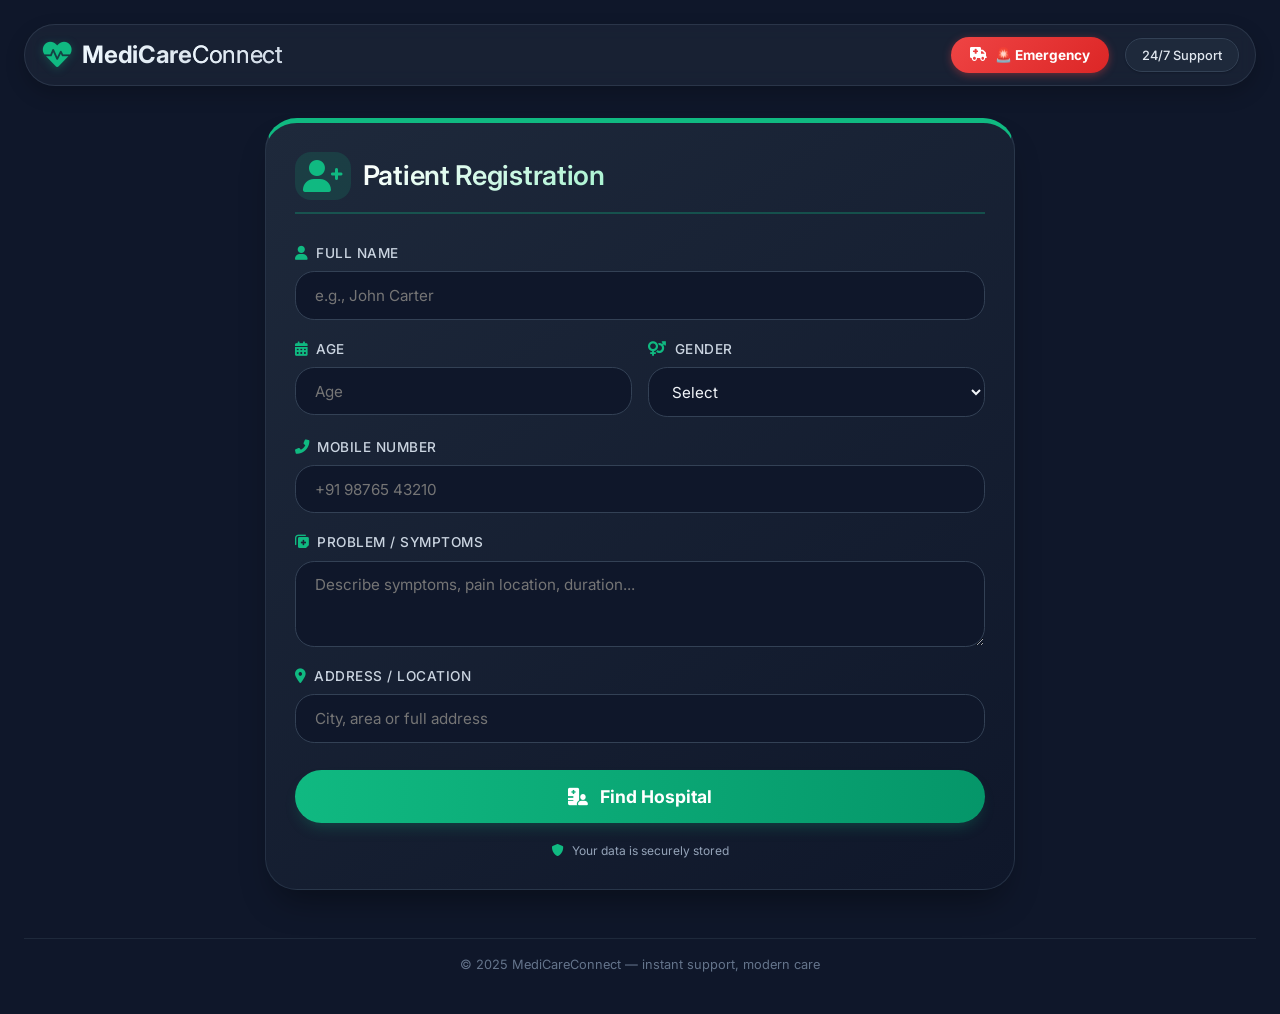
==== index.html @ 8d7c6534 "main project" ====
<!DOCTYPE html>
<html lang="en">
<head>
  <meta charset="UTF-8">
  <meta name="viewport" content="width=device-width, initial-scale=1.0, viewport-fit=cover">
  <title>HealthCare Portal | Patient Registration</title>
  <link href="https://fonts.googleapis.com/css2?family=Inter:opsz,wght@14..32,300;14..32,400;14..32,500;14..32,600;14..32,700&display=swap" rel="stylesheet">
  <link rel="stylesheet" href="https://cdnjs.cloudflare.com/ajax/libs/font-awesome/6.0.0-beta3/css/all.min.css">
  <link rel="stylesheet" href="style.css">
</head>
<body>
  <div class="app-container">
   <!--Header with Emergency Button beside 24/7 -->
     <header class="app-header">
      <div class="logo">
        <i class="fas fa-heartbeat"></i>
        <span>MediCare<span class="light">Connect</span></span>
      </div>
      <!-- <div class="header-right">
        <button id="emergencyHeaderBtn" class="emergency-header-btn">
          <i class="fas fa-ambulance"></i> 🚨 Emergency
        </button>
        <div class="header-badge">24/7 Support</div>
      </div> -->
      <div class="header-right">
  <a href="emergency.html" class="emergency-header-btn" onclick="localStorage.setItem('previous_page', 'index.html');">
    <i class="fas fa-ambulance"></i> 🚨 Emergency
</a>
  <div class="header-badge">24/7 Support</div>
</div>
    </header>

    <!-- Check if user already registered -->
    <div id="userLoggedInBanner" class="user-logged-banner" style="display: none;">
      <div class="banner-content">
        <i class="fas fa-check-circle"></i>
        <div>
          <strong>Welcome back, <span id="loggedUserName"></span>!</strong>
          <p>You're already registered. <a href="next.html" class="goto-hospitals-link">Click here to find hospitals</a> or update your info below.</p>
        </div>
        <button id="clearUserBtn" class="clear-user-btn">New User? Register Again</button>
      </div>
    </div>

    <main class="main-centered">
      <!-- PATIENT REGISTRATION SECTION - Centered -->
      <div class="card registration-card centered-card">
        <div class="card-header">
          <i class="fas fa-user-plus"></i>
          <h2>Patient Registration</h2>
        </div>
        <form id="registrationForm" class="registration-form">
          <div class="input-group">
            <label><i class="fas fa-user"></i> Full Name</label>
            <input type="text" id="fullName" placeholder="e.g., John Carter" autocomplete="off">
          </div>
          <div class="input-row">
            <div class="input-group half">
              <label><i class="fas fa-calendar-alt"></i> Age</label>
              <input type="number" id="age" placeholder="Age" min="0" max="120">
            </div>
            <div class="input-group half">
              <label><i class="fas fa-venus-mars"></i> Gender</label>
              <select id="gender">
                <option value="">Select</option>
                <option value="Male">Male</option>
                <option value="Female">Female</option>
                <option value="Other">Other</option>
              </select>
            </div>
          </div>
          <div class="input-group">
            <label><i class="fas fa-phone-alt"></i> Mobile Number</label>
            <input type="tel" id="mobileNumber" placeholder="+91 98765 43210" autocomplete="off">
          </div>
          <div class="input-group">
            <label><i class="fas fa-notes-medical"></i> Problem / Symptoms</label>
            <textarea id="symptoms" rows="3" placeholder="Describe symptoms, pain location, duration..."></textarea>
          </div>
          <div class="input-group">
            <label><i class="fas fa-map-marker-alt"></i> Address / Location</label>
            <input type="text" id="address" placeholder="City, area or full address" autocomplete="off">
          </div>
          <button type="button" id="findHospitalBtn" class="btn-find-hospital">
            <i class="fas fa-hospital-user"></i> Find Hospital
          </button>
        </form>
        <div class="form-note">
          <i class="fas fa-shield-alt"></i> Your data is securely stored
        </div>
      </div>
    </main>

    <footer class="app-footer">
      <p>© 2025 MediCareConnect — instant support, modern care</p>
    </footer>
  </div>

  <!-- Emergency Alert Modal -->
  <!-- <div id="emergencyModal" class="emergency-modal">
    <div class="emergency-modal-content">
      <div class="emergency-modal-header">
        <i class="fas fa-triangle-exclamation"></i>
        <h2>EMERGENCY ALERT</h2>
        <span class="close-emergency">&times;</span>
      </div>
      <div class="emergency-modal-body">
        <p>⚠️ This will immediately alert emergency services.</p>
        <div class="emergency-actions-modal">
          <button id="emergencyCallAmbulance" class="emergency-modal-btn"><i class="fas fa-ambulance"></i> Call Ambulance</button>
          <button id="emergencyShareLocation" class="emergency-modal-btn"><i class="fas fa-location-dot"></i> Share Live Location</button>
        </div>
        <p class="warning-text-modal">Use only in serious situations</p>
      </div>
    </div>
  </div> -->

  <script src="script.js"></script>
</body>
</html>
---- style.css ----
/* style.css - Complete Modern Healthcare Web App */
* {
  margin: 0;
  padding: 0;
  box-sizing: border-box;
}

body {
  font-family: 'Inter', system-ui, -apple-system, 'Segoe UI', Roboto, 'Helvetica Neue', sans-serif;
  background: #0f172a;
  color: #e2e8f0;
  line-height: 1.5;
  min-height: 100vh;
  padding: 1.5rem;
}

html {
  scroll-behavior: smooth;
}

/* ========== COMMON CONTAINERS ========== */
.app-container {
  max-width: 1400px;
  margin: 0 auto;
  display: flex;
  flex-direction: column;
  gap: 2rem;
}

.app-wrapper {
  max-width: 1400px;
  margin: 0 auto;
  display: flex;
  flex-direction: column;
  gap: 1.8rem;
}

/* ========== HEADER STYLES (Common) ========== */
.app-header {
  display: flex;
  justify-content: space-between;
  align-items: center;
  padding: 0.75rem 1rem;
  background: rgba(30, 41, 59, 0.6);
  backdrop-filter: blur(8px);
  border-radius: 2rem;
  border: 1px solid rgba(71, 85, 105, 0.4);
  box-shadow: 0 8px 20px rgba(0, 0, 0, 0.2);
}

.dashboard-header {
  display: flex;
  justify-content: space-between;
  align-items: center;
  flex-wrap: wrap;
  gap: 1rem;
  background: rgba(30, 41, 59, 0.7);
  backdrop-filter: blur(12px);
  padding: 0.9rem 1.8rem;
  border-radius: 2rem;
  border: 1px solid rgba(51, 65, 85, 0.5);
  box-shadow: 0 8px 20px rgba(0, 0, 0, 0.2);
}

.logo {
  display: flex;
  align-items: center;
  gap: 0.6rem;
  font-size: 1.5rem;
  font-weight: 700;
  letter-spacing: -0.3px;
}

.logo i {
  color: #10b981;
  font-size: 1.8rem;
  filter: drop-shadow(0 2px 4px rgba(16, 185, 129, 0.3));
}

.logo span {
  background: linear-gradient(135deg, #f0f9ff 0%, #cbd5e1 100%);
  background-clip: text;
  -webkit-background-clip: text;
  color: transparent;
}

.light {
  font-weight: 400;
  color: #94a3b8;
  background: none;
  -webkit-background-clip: unset;
  background-clip: unset;
  color: #94a3b8;
}

.header-logo {
  display: flex;
  align-items: center;
  gap: 0.6rem;
  font-size: 1.5rem;
  font-weight: 700;
}

.header-logo i {
  color: #10b981;
  font-size: 1.8rem;
}

.header-logo span {
  background: linear-gradient(135deg, #ffffff, #a7f3d0);
  background-clip: text;
  -webkit-background-clip: text;
  color: transparent;
}

.header-badge {
  background: #1e293b;
  padding: 0.4rem 1rem;
  border-radius: 40px;
  font-size: 0.8rem;
  font-weight: 500;
  border: 1px solid #334155;
  box-shadow: 0 1px 2px rgba(0, 0, 0, 0.2);
}

.header-greeting {
  background: #0f172a;
  padding: 0.5rem 1.2rem;
  border-radius: 2rem;
  display: flex;
  align-items: center;
  gap: 0.6rem;
  font-weight: 500;
  border: 1px solid #334155;
}

.header-greeting i {
  color: #10b981;
  font-size: 1.2rem;
}

.header-right {
  display: flex;
  align-items: center;
  gap: 1rem;
}

.header-left {
  display: flex;
  align-items: center;
  gap: 1rem;
}

.back-home-btn {
  background: #1e293b;
  padding: 0.6rem 1.2rem;
  border-radius: 2rem;
  color: #cbd5e1;
  text-decoration: none;
  font-weight: 500;
  font-size: 0.9rem;
  transition: all 0.2s ease;
  display: inline-flex;
  align-items: center;
  gap: 0.6rem;
  border: 1px solid #334155;
}

.back-home-btn:hover {
  background: #10b981;
  color: white;
  border-color: #10b981;
  transform: translateY(-2px);
  box-shadow: 0 4px 12px rgba(16, 185, 129, 0.3);
}

/* ========== EMERGENCY BUTTON ========== */
.emergency-header-btn {
  background: linear-gradient(135deg, #ef4444, #dc2626);
  border: none;
  padding: 0.5rem 1.2rem;
  border-radius: 2rem;
  color: white;
  font-weight: 700;
  font-size: 0.85rem;
  cursor: pointer;
  transition: all 0.2s;
  display: flex;
  align-items: center;
  gap: 0.5rem;
  box-shadow: 0 2px 8px rgba(239, 68, 68, 0.4);
  animation: pulseRed 2s infinite;
}

.emergency-header-btn:hover {
  transform: scale(1.05);
  background: linear-gradient(135deg, #dc2626, #b91c1c);
  box-shadow: 0 4px 12px rgba(239, 68, 68, 0.6);
}

@keyframes pulseRed {
  0%, 100% { box-shadow: 0 2px 8px rgba(239, 68, 68, 0.4); }
  50% { box-shadow: 0 2px 16px rgba(239, 68, 68, 0.8); }
}

/* ========== MAIN CONTENT ========== */
.main-grid {
  display: grid;
  grid-template-columns: 1fr 1fr;
  gap: 2rem;
}

.main-centered {
  display: flex;
  justify-content: center;
  align-items: center;
  min-height: calc(100vh - 200px);
}

/* ========== CARDS ========== */
.card {
  background: #1e293b;
  border-radius: 2rem;
  padding: 1.8rem;
  transition: transform 0.25s ease, box-shadow 0.3s ease;
  box-shadow: 0 20px 35px -12px rgba(0, 0, 0, 0.4);
  border: 1px solid rgba(51, 65, 85, 0.6);
  backdrop-filter: blur(2px);
}

.card:hover {
  transform: translateY(-5px);
  box-shadow: 0 25px 40px -12px rgba(0, 0, 0, 0.5);
}

.registration-card {
  border-top: 5px solid #10b981;
  background: linear-gradient(145deg, #1e293b 0%, #0f172a 100%);
}

.centered-card {
  max-width: 750px;
  width: 100%;
  margin: 0 auto;
}

.card-header {
  display: flex;
  align-items: center;
  gap: 0.75rem;
  margin-bottom: 1.8rem;
  border-bottom: 2px solid rgba(16, 185, 129, 0.3);
  padding-bottom: 0.75rem;
}

.card-header i {
  font-size: 2rem;
  color: #10b981;
  background: rgba(16, 185, 129, 0.15);
  padding: 0.5rem;
  border-radius: 1rem;
}

.card-header h2 {
  font-size: 1.7rem;
  font-weight: 600;
  letter-spacing: -0.3px;
  background: linear-gradient(135deg, #ffffff, #a7f3d0);
  background-clip: text;
  -webkit-background-clip: text;
  color: transparent;
}

/* ========== FORMS ========== */
.registration-form {
  display: flex;
  flex-direction: column;
  gap: 1.2rem;
}

.input-group {
  display: flex;
  flex-direction: column;
  gap: 0.5rem;
}

.input-group label {
  font-size: 0.85rem;
  font-weight: 500;
  text-transform: uppercase;
  letter-spacing: 0.5px;
  color: #cbd5e1;
  display: flex;
  align-items: center;
  gap: 0.5rem;
}

.input-group label i {
  font-size: 0.9rem;
  color: #10b981;
}

.input-group input,
.input-group textarea,
.input-group select {
  background: #0f172a;
  border: 1px solid #334155;
  border-radius: 1.2rem;
  padding: 0.85rem 1.2rem;
  font-family: 'Inter', monospace;
  font-size: 0.95rem;
  color: #f1f5f9;
  transition: all 0.2s ease;
  outline: none;
  resize: vertical;
}

.input-group input:focus,
.input-group textarea:focus,
.input-group select:focus {
  border-color: #10b981;
  box-shadow: 0 0 0 3px rgba(16, 185, 129, 0.2);
  background: #0a0f1f;
}

.input-row {
  display: flex;
  gap: 1rem;
}

.input-group.half {
  flex: 1;
}

/* ========== BUTTONS ========== */
.btn-find-hospital {
  background: linear-gradient(95deg, #10b981, #059669);
  border: none;
  padding: 1rem;
  border-radius: 2rem;
  font-weight: 700;
  font-size: 1.1rem;
  color: white;
  display: flex;
  align-items: center;
  justify-content: center;
  gap: 0.7rem;
  cursor: pointer;
  transition: all 0.25s;
  margin-top: 0.5rem;
  box-shadow: 0 8px 16px -6px rgba(16, 185, 129, 0.3);
}

.btn-find-hospital:hover {
  background: linear-gradient(95deg, #059669, #047857);
  transform: scale(1.02);
  box-shadow: 0 12px 20px -8px rgba(16, 185, 129, 0.5);
}

.book-slot-btn {
  width: 100%;
  background: linear-gradient(95deg, #10b981, #059669);
  border: none;
  padding: 0.8rem;
  border-radius: 1.2rem;
  font-weight: 700;
  color: white;
  display: flex;
  align-items: center;
  justify-content: center;
  gap: 0.6rem;
  cursor: pointer;
  transition: all 0.2s;
  margin-top: 0.5rem;
  font-size: 0.9rem;
}

.book-slot-btn:hover {
  background: linear-gradient(95deg, #059669, #047857);
  transform: scale(1.02);
  box-shadow: 0 6px 12px rgba(16, 185, 129, 0.3);
}

.confirm-btn {
  width: 100%;
  background: #10b981;
  border: none;
  padding: 0.9rem;
  border-radius: 1.5rem;
  font-weight: 700;
  color: #0f172a;
  font-size: 1rem;
  cursor: pointer;
  transition: 0.2s;
  margin-top: 0.5rem;
}

.confirm-btn:hover {
  background: #34d399;
  transform: scale(1.01);
}

/* ========== USER SUMMARY ========== */
.user-summary {
  background: linear-gradient(135deg, #1e293b 0%, #0f172a 100%);
  border-radius: 1.5rem;
  padding: 1.2rem 1.8rem;
  display: flex;
  align-items: center;
  flex-wrap: wrap;
  gap: 1.5rem;
  border-left: 6px solid #10b981;
  box-shadow: 0 8px 18px rgba(0, 0, 0, 0.3);
}

.summary-icon {
  background: rgba(16, 185, 129, 0.15);
  padding: 0.8rem;
  border-radius: 1.2rem;
  font-size: 1.8rem;
  color: #10b981;
}

.summary-details {
  flex: 1;
  display: flex;
  flex-wrap: wrap;
  gap: 1.5rem;
}

.summary-details p {
  font-size: 0.95rem;
  background: #0f172a;
  padding: 0.4rem 1rem;
  border-radius: 2rem;
  display: inline-flex;
  gap: 0.5rem;
}

.summary-details strong {
  color: #cbd5e1;
}

.summary-badge {
  background: #10b981;
  color: #0f172a;
  padding: 0.4rem 1.2rem;
  border-radius: 2rem;
  font-weight: 700;
  font-size: 0.8rem;
  letter-spacing: 0.3px;
}

/* ========== ACTIVE BOOKING CARD ========== */
.active-booking-card {
  background: linear-gradient(135deg, #10b981 0%, #059669 100%);
  border-radius: 1.5rem;
  padding: 1.2rem;
  margin-bottom: 1rem;
  box-shadow: 0 8px 20px rgba(16, 185, 129, 0.3);
  animation: slideDown 0.4s ease;
}

@keyframes slideDown {
  from {
    opacity: 0;
    transform: translateY(-20px);
  }
  to {
    opacity: 1;
    transform: translateY(0);
  }
}

.booking-header {
  display: flex;
  align-items: center;
  gap: 0.8rem;
  margin-bottom: 1rem;
  padding-bottom: 0.8rem;
  border-bottom: 1px solid rgba(255, 255, 255, 0.2);
}

.booking-header i {
  font-size: 1.5rem;
  color: white;
}

.booking-header h3 {
  color: white;
  font-size: 1.1rem;
  margin: 0;
  flex: 1;
}

.booking-status {
  background: rgba(255, 255, 255, 0.2);
  padding: 0.3rem 0.8rem;
  border-radius: 2rem;
  font-size: 0.7rem;
  font-weight: 600;
  color: white;
}

.booking-details {
  display: grid;
  grid-template-columns: repeat(auto-fit, minmax(200px, 1fr));
  gap: 0.8rem;
  margin-bottom: 1rem;
}

.booking-info {
  display: flex;
  align-items: center;
  gap: 0.6rem;
  background: rgba(223, 15, 15, 0.1);
  padding: 0.6rem 1rem;
  border-radius: 1rem;
}

.booking-info i {
  color: white;
  font-size: 1rem;
}

.booking-info div {
  color: rgb(255, 255, 255);
  font-size: 0.85rem;
}

.booking-info strong {
  display: block;
  font-size: 0.7rem;
  opacity: 0.9;
  margin-bottom: 0.2rem;
}

#activeArrival,
.booking-info div:last-child,
.booking-info span {
  color: white !important;
}

.cancel-booking-btn {
  background: rgba(255, 255, 255, 0.2);
  border: 1px solid rgba(255, 255, 255, 0.3);
  padding: 0.6rem;
  border-radius: 1rem;
  color: white;
  font-weight: 600;
  cursor: pointer;
  transition: all 0.2s;
  width: 100%;
  display: flex;
  align-items: center;
  justify-content: center;
  gap: 0.5rem;
}

.cancel-booking-btn:hover {
  background: #ef4444;
  border-color: #ef4444;
}

/* ========== USER LOGGED BANNER ========== */
.user-logged-banner {
  background: linear-gradient(135deg, #10b981, #059669);
  border-radius: 1rem;
  padding: 1rem 1.5rem;
  margin-bottom: 1.5rem;
  animation: slideDown 0.4s ease;
}

.banner-content {
  display: flex;
  align-items: center;
  justify-content: space-between;
  flex-wrap: wrap;
  gap: 1rem;
}

.banner-content i {
  font-size: 2rem;
  color: white;
}

.banner-content div {
  flex: 1;
}

.banner-content strong {
  color: white;
  font-size: 1rem;
}

.banner-content p {
  color: rgba(255, 255, 255, 0.9);
  font-size: 0.85rem;
  margin-top: 0.2rem;
}

.goto-hospitals-link {
  color: white;
  font-weight: 700;
  text-decoration: underline;
  cursor: pointer;
}

.clear-user-btn {
  background: rgba(255, 255, 255, 0.2);
  border: 1px solid rgba(255, 255, 255, 0.3);
  padding: 0.5rem 1rem;
  border-radius: 2rem;
  color: white;
  cursor: pointer;
  transition: all 0.2s;
  font-size: 0.8rem;
}

.clear-user-btn:hover {
  background: #ef4444;
  border-color: #ef4444;
}

/* ========== HOSPITAL GRID & CARDS ========== */
.hospitals-grid {
  display: grid;
  grid-template-columns: repeat(auto-fill, minmax(350px, 1fr));
  gap: 1.5rem;
  padding: 1rem 0;
  min-height: 400px;
}

.hospital-card {
  background: #1e293b;
  border-radius: 1.5rem;
  overflow: hidden;
  transition: transform 0.3s ease, box-shadow 0.3s ease;
  box-shadow: 0 4px 6px rgba(0, 0, 0, 0.1);
  border: 1px solid rgba(51, 65, 85, 0.6);
}

.hospital-card:hover {
  transform: translateY(-5px);
  box-shadow: 0 8px 15px rgba(0, 0, 0, 0.2);
  border-color: rgba(16, 185, 129, 0.4);
}

.card-img {
  position: relative;
  height: 180px;
  overflow: hidden;
}

.card-img img {
  width: 100%;
  height: 100%;
  object-fit: cover;
  transition: transform 0.3s ease;
}

.hospital-card:hover .card-img img {
  transform: scale(1.05);
}

.card-badge {
  position: absolute;
  top: 12px;
  right: 12px;
  background: rgba(0, 0, 0, 0.7);
  backdrop-filter: blur(4px);
  padding: 0.3rem 0.8rem;
  border-radius: 30px;
  font-size: 0.7rem;
  font-weight: 600;
  color: white;
  display: flex;
  align-items: center;
  gap: 5px;
}

.card-content {
  padding: 1.2rem;
}

.hospital-name {
  font-size: 1.2rem;
  font-weight: 700;
  display: flex;
  justify-content: space-between;
  align-items: center;
  margin-bottom: 0.5rem;
  color: white;
}

.hospital-name i {
  color: #10b981;
  font-size: 1rem;
}

.specialty {
  display: inline-block;
  background: rgba(16, 185, 129, 0.2);
  color: #a7f3d0;
  padding: 0.2rem 0.8rem;
  border-radius: 20px;
  font-size: 0.7rem;
  margin-bottom: 0.8rem;
}

.distance {
  display: flex;
  align-items: center;
  gap: 0.5rem;
  font-size: 0.85rem;
  color: #94a3b8;
  margin-bottom: 0.5rem;
}

.distance i {
  color: #10b981;
  width: 18px;
}

.timings-info {
  display: flex;
  align-items: center;
  gap: 0.5rem;
  font-size: 0.75rem;
  color: #10b981;
  margin: 0.5rem 0;
  padding: 0.3rem 0;
  border-top: 1px solid #334155;
  border-bottom: 1px solid #334155;
}

.availability {
  display: flex;
  align-items: center;
  gap: 0.5rem;
  font-size: 0.85rem;
  margin: 0.7rem 0;
  font-weight: 500;
}

.availability.available {
  color: #34d399;
}

.availability.busy {
  color: #f87171;
}

.loading-state {
  text-align: center;
  padding: 3rem;
  background: #1e293b;
  border-radius: 2rem;
  grid-column: 1 / -1;
}

/* ========== FILTER & REFINE SECTIONS ========== */
.filter-info {
  background: rgba(16, 185, 129, 0.1);
  padding: 0.7rem 1.2rem;
  border-radius: 2rem;
  font-size: 0.85rem;
  display: flex;
  align-items: center;
  gap: 0.7rem;
  width: fit-content;
  backdrop-filter: blur(4px);
}

.filter-info i {
  color: #10b981;
}

.refine-section {
  margin: 0.5rem 0 1rem 0;
  text-align: center;
}

.refine-btn {
  background: linear-gradient(135deg, #10b981, #059669);
  border: none;
  padding: 0.8rem 1.5rem;
  border-radius: 2rem;
  color: white;
  font-weight: 700;
  cursor: pointer;
  transition: all 0.2s;
  display: inline-flex;
  align-items: center;
  gap: 0.8rem;
  font-size: 0.95rem;
}

.refine-btn:hover {
  transform: scale(1.02);
  box-shadow: 0 6px 14px rgba(16, 185, 129, 0.4);
}

.update-symptoms-section {
  margin: 0.5rem 0 1rem 0;
  text-align: center;
}

.update-symptoms-btn {
  background: linear-gradient(135deg, #3b82f6, #2563eb);
  border: none;
  padding: 0.8rem 1.5rem;
  border-radius: 2rem;
  color: white;
  font-weight: 700;
  cursor: pointer;
  transition: all 0.2s;
  display: inline-flex;
  align-items: center;
  gap: 0.8rem;
  font-size: 0.95rem;
}

.update-symptoms-btn:hover {
  transform: scale(1.02);
  background: linear-gradient(135deg, #2563eb, #1d4ed8);
  box-shadow: 0 6px 14px rgba(59, 130, 246, 0.4);
}

.problem-hint {
  margin-top: 0.5rem;
  font-size: 0.8rem;
  color: #10b981;
  font-style: italic;
}

/* ========== MODALS ========== */
.modal {
  display: none;
  position: fixed;
  top: 0;
  left: 0;
  width: 100%;
  height: 100%;
  background: rgba(0, 0, 0, 0.8);
  backdrop-filter: blur(8px);
  z-index: 1000;
  align-items: center;
  justify-content: center;
}

.modal-content {
  background: #1e293b;
  border-radius: 2rem;
  width: 90%;
  max-width: 480px;
  animation: modalFadeIn 0.3s ease;
  box-shadow: 0 30px 40px rgba(0, 0, 0, 0.5);
  border: 1px solid #334155;
}

.modal-large {
  max-width: 700px !important;
  width: 90% !important;
}

@keyframes modalFadeIn {
  from {
    opacity: 0;
    transform: scale(0.95);
  }
  to {
    opacity: 1;
    transform: scale(1);
  }
}

.modal-header {
  display: flex;
  justify-content: space-between;
  align-items: center;
  padding: 1.2rem 1.5rem;
  border-bottom: 1px solid #334155;
}

.modal-header h3 {
  display: flex;
  align-items: center;
  gap: 0.6rem;
  color: #10b981;
}

.close-modal {
  font-size: 2rem;
  cursor: pointer;
  transition: 0.2s;
  color: #94a3b8;
}

.close-modal:hover {
  color: #ef4444;
}

.modal-body {
  padding: 1.5rem;
}

/* ========== EMERGENCY MODAL ========== */
.emergency-modal {
  display: none;
  position: fixed;
  top: 0;
  left: 0;
  width: 100%;
  height: 100%;
  background: rgba(0, 0, 0, 0.9);
  backdrop-filter: blur(8px);
  z-index: 10000;
  align-items: center;
  justify-content: center;
}

.emergency-modal-content {
  background: #1e293b;
  border-radius: 2rem;
  max-width: 500px;
  width: 90%;
  animation: modalFadeIn 0.3s ease;
  border: 2px solid #ef4444;
}

.emergency-modal-header {
  display: flex;
  align-items: center;
  gap: 1rem;
  padding: 1.5rem;
  background: #ef4444;
  border-radius: 2rem 2rem 0 0;
  color: white;
}

.emergency-modal-header i {
  font-size: 2rem;
}

.emergency-modal-header h2 {
  flex: 1;
  margin: 0;
}

.close-emergency, .close-emergency2 {
  font-size: 2rem;
  cursor: pointer;
  transition: 0.2s;
}

.close-emergency:hover, .close-emergency2:hover {
  color: #0f172a;
}

.emergency-modal-body {
  padding: 1.5rem;
}

.emergency-actions-modal {
  display: flex;
  gap: 1rem;
  margin: 1.5rem 0;
}

.emergency-modal-btn {
  flex: 1;
  background: #ef4444;
  border: none;
  padding: 1rem;
  border-radius: 1rem;
  color: white;
  font-weight: 700;
  cursor: pointer;
  transition: all 0.2s;
  display: flex;
  align-items: center;
  justify-content: center;
  gap: 0.5rem;
}

.emergency-modal-btn:hover {
  background: #dc2626;
  transform: scale(1.02);
}

.warning-text-modal {
  text-align: center;
  color: #f87171;
  font-size: 0.85rem;
  margin-top: 1rem;
}

/* ========== SLOT BOOKING SECTIONS ========== */
.hospital-info-section {
  display: flex;
  align-items: center;
  gap: 1rem;
  background: #0f172a;
  padding: 1rem;
  border-radius: 1rem;
  margin-bottom: 1.5rem;
}

.hospital-info-section i {
  font-size: 2rem;
  color: #10b981;
}

.modal-hospital-name {
  font-size: 1.1rem;
  font-weight: 700;
  color: #e2e8f0;
  margin-bottom: 0.2rem;
}

.modal-hospital-type {
  font-size: 0.8rem;
  color: #10b981;
}

.date-selector {
  margin-bottom: 1.5rem;
}

.date-selector label {
  display: flex;
  align-items: center;
  gap: 0.5rem;
  font-size: 0.9rem;
  font-weight: 600;
  color: #cbd5e1;
  margin-bottom: 0.5rem;
}

.date-input {
  background: #0f172a;
  border: 1px solid #334155;
  padding: 0.7rem 1rem;
  border-radius: 1rem;
  color: #e2e8f0;
  font-family: 'Inter', sans-serif;
  width: 100%;
  cursor: pointer;
}

.date-input:focus {
  outline: none;
  border-color: #10b981;
}

.slot-sections {
  display: flex;
  flex-direction: column;
  gap: 1.5rem;
  margin-bottom: 1.5rem;
  max-height: 400px;
  overflow-y: auto;
}

.slot-section {
  background: #0f172a;
  border-radius: 1rem;
  padding: 1rem;
}

.section-title {
  display: flex;
  align-items: center;
  gap: 0.6rem;
  margin-bottom: 1rem;
  padding-bottom: 0.5rem;
  border-bottom: 2px solid #334155;
}

.section-title i {
  font-size: 1.2rem;
}

.section-title span {
  font-weight: 700;
  font-size: 1rem;
}

.section-title small {
  font-size: 0.7rem;
  color: #94a3b8;
  margin-left: auto;
}

.slot-group {
  display: grid;
  grid-template-columns: repeat(auto-fill, minmax(140px, 1fr));
  gap: 0.8rem;
}

.slot-option-card {
  background: #1e293b;
  border: 2px solid #334155;
  border-radius: 0.8rem;
  padding: 0.8rem;
  cursor: pointer;
  transition: all 0.2s;
  text-align: center;
  position: relative;
}

.slot-option-card:hover:not(.disabled) {
  border-color: #10b981;
  transform: translateY(-2px);
}

.slot-option-card.selected {
  border-color: #10b981;
  background: rgba(16, 185, 129, 0.2);
  box-shadow: 0 0 0 2px rgba(16, 185, 129, 0.3);
  transform: scale(1.02);
}

.slot-option-card.disabled {
  opacity: 0.4;
  cursor: not-allowed;
  filter: grayscale(0.3);
}

.slot-option-card.disabled:hover {
  transform: none;
  border-color: #334155;
}

.slot-time {
  font-weight: 700;
  font-size: 0.9rem;
  color: #f1f4f2;
  display: block;
  margin-bottom: 0.3rem;
}

.slot-availability {
  font-size: 0.7rem;
  display: block;
}

.no-slots {
  text-align: center;
  padding: 1.5rem;
  color: #f87171;
  font-size: 0.85rem;
  background: rgba(239, 68, 68, 0.1);
  border-radius: 0.8rem;
}

/* Custom scrollbar */
.slot-sections::-webkit-scrollbar {
  width: 6px;
}

.slot-sections::-webkit-scrollbar-track {
  background: #0f172a;
  border-radius: 10px;
}

.slot-sections::-webkit-scrollbar-thumb {
  background: #10b981;
  border-radius: 10px;
}

/* ========== TOAST MESSAGE ========== */
.toast-message {
  position: fixed;
  bottom: 30px;
  left: 50%;
  transform: translateX(-50%) scale(0.9);
  background: #10b981;
  color: #0f172a;
  padding: 1rem 2rem;
  border-radius: 2rem;
  font-weight: 700;
  box-shadow: 0 15px 30px rgba(0, 0, 0, 0.3);
  z-index: 1100;
  opacity: 0;
  transition: 0.2s;
  pointer-events: none;
  text-align: center;
  max-width: 90%;
  backdrop-filter: blur(8px);
}

.toast-message.show {
  opacity: 1;
  transform: translateX(-50%) scale(1);
}

/* ========== FOOTER ========== */
.app-footer {
  text-align: center;
  margin-top: 1rem;
  font-size: 0.8rem;
  color: #64748b;
  padding: 1rem;
  border-top: 1px solid #1e293b;
}

/* ========== RESPONSIVE DESIGN ========== */
@media (max-width: 880px) {
  .main-grid {
    grid-template-columns: 1fr;
    gap: 1.5rem;
  }
  
  body {
    padding: 1rem;
  }
  
  .card {
    padding: 1.4rem;
  }
  
  .card-header h2 {
    font-size: 1.4rem;
  }
}

@media (max-width: 768px) {
  body {
    padding: 1rem;
  }
  
  .dashboard-header {
    flex-direction: column;
    align-items: stretch;
    text-align: center;
  }
  
  .user-summary {
    flex-direction: column;
    align-items: flex-start;
  }
  
  .summary-details {
    flex-direction: column;
    gap: 0.5rem;
  }
  
  .hospitals-grid {
    grid-template-columns: 1fr;
  }
  
  .modal-content {
    width: 95%;
  }
  
  .header-right {
    justify-content: space-between;
  }
  
  .main-centered {
    min-height: calc(100vh - 250px);
  }
}

@media (max-width: 640px) {
  .input-row {
    flex-direction: column;
    gap: 1rem;
  }
  
  .slot-group {
    grid-template-columns: 1fr;
  }
  
  .booking-details {
    grid-template-columns: 1fr;
  }
  
  .modal-large {
    max-width: 95% !important;
  }
  
  .emergency-header-btn {
    padding: 0.4rem 0.8rem;
    font-size: 0.75rem;
  }
  
  .banner-content {
    flex-direction: column;
    text-align: center;
  }
}

@media (max-width: 480px) {
  .app-header {
    flex-direction: column;
    gap: 0.5rem;
    align-items: flex-start;
  }
  
  .btn-find-hospital {
    font-size: 1rem;
  }
}

/* ========== UTILITIES ========== */
button {
  cursor: pointer;
  font-family: 'Inter', sans-serif;
}

button:focus-visible,
input:focus-visible,
textarea:focus-visible,
select:focus-visible {
  outline: 2px solid #10b981;
  outline-offset: 2px;
}

.form-note {
  font-size: 0.75rem;
  text-align: center;
  margin-top: 1.2rem;
  color: #94a3b8;
  display: flex;
  align-items: center;
  justify-content: center;
  gap: 0.5rem;
}

.form-note i {
  color: #10b981;
}

/* Remove underline from emergency button link */
.emergency-header-btn {
    text-decoration: none;
}

/* Also add this to ensure no underline on hover */
.emergency-header-btn:hover {
    text-decoration: none;
}
/* Navigation button styles */
.navigate-btn {
    background: #3b82f6;
    border: none;
    border-radius: 1.2rem;
    color: white;
    cursor: pointer;
    transition: all 0.2s;
    padding: 0.8rem;
    font-weight: 600;
    display: flex;
    align-items: center;
    justify-content: center;
    gap: 0.5rem;
}

.navigate-btn:hover {
    background: #2563eb;
    transform: scale(1.02);
}

.navigate-booking-btn {
    background: #3b82f6;
    border: none;
    border-radius: 1rem;
    padding: 0.6rem;
    color: white;
    font-weight: 600;
    cursor: pointer;
    transition: all 0.2s;
    display: flex;
    align-items: center;
    justify-content: center;
    gap: 0.5rem;
}

.navigate-booking-btn:hover {
    background: #2563eb;
    transform: scale(1.02);
}
/* Navigation button in active booking card */
.navigate-booking-btn {
    background: linear-gradient(135deg, #3b82f6, #2563eb);
    border: none;
    border-radius: 1rem;
    padding: 0.7rem;
    color: white;
    font-weight: 600;
    cursor: pointer;
    transition: all 0.2s;
    display: flex;
    align-items: center;
    justify-content: center;
    gap: 0.5rem;
    font-size: 0.9rem;
}

.navigate-booking-btn:hover {
    background: linear-gradient(135deg, #2563eb, #1d4ed8);
    transform: translateY(-2px);
    box-shadow: 0 4px 12px rgba(59, 130, 246, 0.4);
}


/* Toast notification styling */
#customToast {
    position: fixed;
    bottom: 30px;
    left: 50%;
    transform: translateX(-50%) scale(0.9);
    background: #10b981;
    color: #0f172a;
    padding: 1rem 2rem;
    border-radius: 2rem;
    font-weight: 700;
    box-shadow: 0 15px 30px rgba(0, 0, 0, 0.3);
    z-index: 10000;
    opacity: 0;
    transition: 0.3s;
    pointer-events: none;
    text-align: center;
    max-width: 90%;
    font-size: 0.9rem;
    font-family: 'Inter', sans-serif;
}

.update-symptoms-btn {
    background: linear-gradient(135deg, #3b82f6, #2563eb);
    border: none;
    padding: 0.8rem 1.5rem;
    border-radius: 2rem;
    color: white;
    font-weight: 700;
    cursor: pointer;
    transition: all 0.2s;
    display: inline-flex;
    align-items: center;
    gap: 0.8rem;
    font-size: 0.95rem;
    margin-top: 0.5rem;
}

.update-symptoms-btn:hover {
    transform: scale(1.02);
    background: linear-gradient(135deg, #2563eb, #1d4ed8);
    box-shadow: 0 6px 14px rgba(59, 130, 246, 0.4);
}

/* Navigation button styles */
.navigate-btn {
    background: #3b82f6;
    border: none;
    border-radius: 1.2rem;
    color: white;
    cursor: pointer;
    transition: all 0.2s;
    padding: 0.8rem;
    font-weight: 600;
    display: flex;
    align-items: center;
    justify-content: center;
    gap: 5px;
}

.navigate-btn:hover {
    background: #2563eb;
    transform: scale(1.02);
    box-shadow: 0 4px 12px rgba(59, 130, 246, 0.4);
}

/* Book slot button */
.book-slot-btn {
    background: linear-gradient(95deg, #10b981, #059669);
    border: none;
    padding: 0.8rem;
    border-radius: 1.2rem;
    font-weight: 700;
    color: white;
    display: flex;
    align-items: center;
    justify-content: center;
    gap: 0.6rem;
    cursor: pointer;
    transition: all 0.2s;
    font-size: 0.9rem;
}

.book-slot-btn:hover {
    background: linear-gradient(95deg, #059669, #047857);
    transform: scale(1.02);
}

/* ========== CANCEL BOOKING BUTTON RED HOVER EFFECT ========== */
.cancel-booking-btn,
#cancelBookingBtn {
    background: rgba(222, 229, 224, 0.15) !important;
    border: 1px solid rgba(255, 255, 255, 0.3) !important;
    padding: 0.7rem 1rem !important;
    border-radius: 1rem !important;
    color: #f7f5f5 !important;
    font-weight: 600 !important;
    cursor: pointer !important;
    transition: all 0.3s ease !important;
    width: 100% !important;
    display: flex !important;
    align-items: center !important;
    justify-content: center !important;
    gap: 0.6rem !important;
    font-size: 0.9rem !important;
}

.cancel-booking-btn:hover,
#cancelBookingBtn:hover {
    background: #ef4444 !important;
    border-color: #ef4444 !important;
    color: white !important;
    transform: translateY(-2px) !important;
    box-shadow: 0 6px 20px rgba(239, 68, 68, 0.5) !important;
}
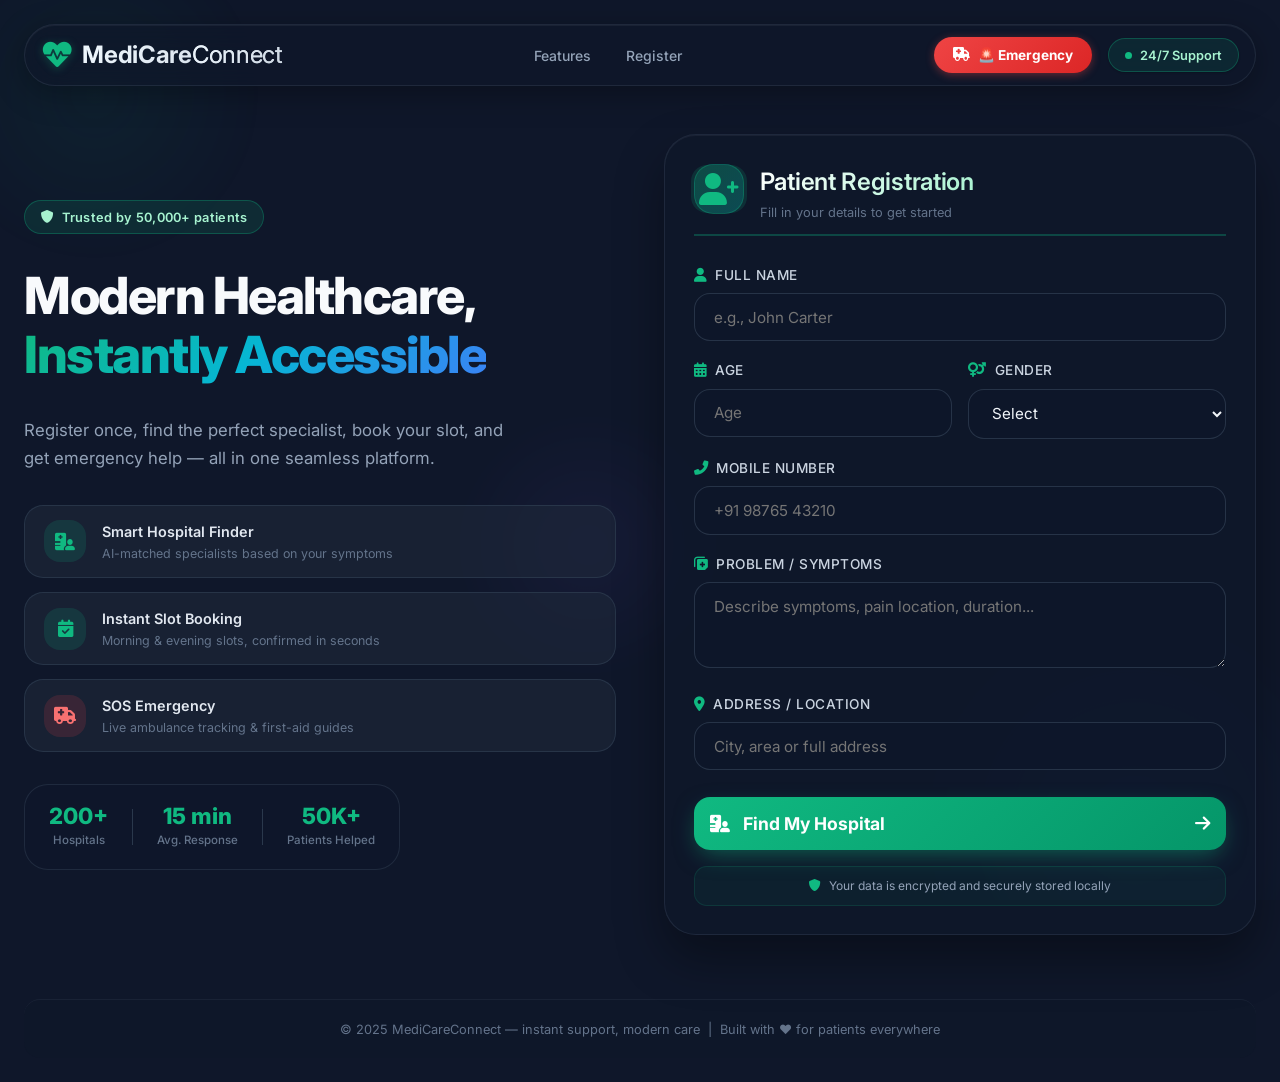
==== commit a4b6391f: "Added Avaliable bed and home page update" ====
--- a/index.html
+++ b/index.html
@@ -3,34 +3,47 @@
 <head>
   <meta charset="UTF-8">
   <meta name="viewport" content="width=device-width, initial-scale=1.0, viewport-fit=cover">
-  <title>HealthCare Portal | Patient Registration</title>
-  <link href="https://fonts.googleapis.com/css2?family=Inter:opsz,wght@14..32,300;14..32,400;14..32,500;14..32,600;14..32,700&display=swap" rel="stylesheet">
+  <title>MediCareConnect — Modern Healthcare, Instantly</title>
+  <meta name="description" content="Find the nearest hospital, book appointments, and get emergency help instantly with MediCareConnect.">
+  <!-- Preconnect to speed up external resources -->
+  <link rel="preconnect" href="https://fonts.googleapis.com">
+  <link rel="preconnect" href="https://fonts.gstatic.com" crossorigin>
+  <link rel="preconnect" href="https://cdnjs.cloudflare.com">
+  <link href="https://fonts.googleapis.com/css2?family=Inter:wght@400;500;600;700;800&display=swap" rel="stylesheet">
   <link rel="stylesheet" href="https://cdnjs.cloudflare.com/ajax/libs/font-awesome/6.0.0-beta3/css/all.min.css">
   <link rel="stylesheet" href="style.css">
+  <link rel="stylesheet" href="enhancements.css">
 </head>
 <body>
+  <!-- Ambient Background (3 orbs, GPU-composited) -->
+  <div class="bg-particles" aria-hidden="true">
+    <div class="particle p1"></div>
+    <div class="particle p2"></div>
+    <div class="particle p3"></div>
+  </div>
+
   <div class="app-container">
-   <!--Header with Emergency Button beside 24/7 -->
-     <header class="app-header">
+    <!-- Header -->
+    <header class="app-header anim-fade-down">
       <div class="logo">
-        <i class="fas fa-heartbeat"></i>
+        <i class="fas fa-heartbeat logo-pulse"></i>
         <span>MediCare<span class="light">Connect</span></span>
       </div>
-      <!-- <div class="header-right">
-        <button id="emergencyHeaderBtn" class="emergency-header-btn">
+      <nav class="header-nav">
+        <a href="#features" class="nav-link">Features</a>
+        <a href="#register" class="nav-link">Register</a>
+      </nav>
+      <div class="header-right">
+        <a href="emergency.html" class="emergency-header-btn" id="emergencyBtn" onclick="localStorage.setItem('previous_page', 'index.html');">
           <i class="fas fa-ambulance"></i> 🚨 Emergency
-        </button>
-        <div class="header-badge">24/7 Support</div>
-      </div> -->
-      <div class="header-right">
-  <a href="emergency.html" class="emergency-header-btn" onclick="localStorage.setItem('previous_page', 'index.html');">
-    <i class="fas fa-ambulance"></i> 🚨 Emergency
-</a>
-  <div class="header-badge">24/7 Support</div>
-</div>
+        </a>
+        <div class="header-badge">
+          <span class="badge-dot"></span>24/7 Support
+        </div>
+      </div>
     </header>
 
-    <!-- Check if user already registered -->
+    <!-- Welcome Banner (shown if user already registered) -->
     <div id="userLoggedInBanner" class="user-logged-banner" style="display: none;">
       <div class="banner-content">
         <i class="fas fa-check-circle"></i>
@@ -42,78 +55,145 @@
       </div>
     </div>
 
-    <main class="main-centered">
-      <!-- PATIENT REGISTRATION SECTION - Centered -->
-      <div class="card registration-card centered-card">
-        <div class="card-header">
-          <i class="fas fa-user-plus"></i>
-          <h2>Patient Registration</h2>
-        </div>
-        <form id="registrationForm" class="registration-form">
-          <div class="input-group">
-            <label><i class="fas fa-user"></i> Full Name</label>
-            <input type="text" id="fullName" placeholder="e.g., John Carter" autocomplete="off">
-          </div>
-          <div class="input-row">
-            <div class="input-group half">
-              <label><i class="fas fa-calendar-alt"></i> Age</label>
-              <input type="number" id="age" placeholder="Age" min="0" max="120">
-            </div>
-            <div class="input-group half">
-              <label><i class="fas fa-venus-mars"></i> Gender</label>
-              <select id="gender">
-                <option value="">Select</option>
-                <option value="Male">Male</option>
-                <option value="Female">Female</option>
-                <option value="Other">Other</option>
-              </select>
-            </div>
-          </div>
-          <div class="input-group">
-            <label><i class="fas fa-phone-alt"></i> Mobile Number</label>
-            <input type="tel" id="mobileNumber" placeholder="+91 98765 43210" autocomplete="off">
-          </div>
-          <div class="input-group">
-            <label><i class="fas fa-notes-medical"></i> Problem / Symptoms</label>
-            <textarea id="symptoms" rows="3" placeholder="Describe symptoms, pain location, duration..."></textarea>
-          </div>
-          <div class="input-group">
-            <label><i class="fas fa-map-marker-alt"></i> Address / Location</label>
-            <input type="text" id="address" placeholder="City, area or full address" autocomplete="off">
-          </div>
-          <button type="button" id="findHospitalBtn" class="btn-find-hospital">
-            <i class="fas fa-hospital-user"></i> Find Hospital
-          </button>
-        </form>
-        <div class="form-note">
-          <i class="fas fa-shield-alt"></i> Your data is securely stored
+    <!-- HERO + FORM split layout -->
+    <main class="hero-split" id="register">
+      <!-- Left: Hero Content -->
+      <div class="hero-left anim-fade-right">
+        <div class="hero-tag">
+          <i class="fas fa-shield-alt"></i> Trusted by 50,000+ patients
+        </div>
+        <h1 class="hero-headline">
+          Modern Healthcare,<br>
+          <span class="gradient-text">Instantly Accessible</span>
+        </h1>
+        <p class="hero-subtitle">
+          Register once, find the perfect specialist, book your slot, and get emergency help — all in one seamless platform.
+        </p>
+
+        <!-- Feature Pills -->
+        <div class="feature-pills" id="features">
+          <div class="pill">
+            <span class="pill-icon"><i class="fas fa-hospital-user"></i></span>
+            <div>
+              <strong>Smart Hospital Finder</strong>
+              <p>AI-matched specialists based on your symptoms</p>
+            </div>
+          </div>
+          <div class="pill">
+            <span class="pill-icon"><i class="fas fa-calendar-check"></i></span>
+            <div>
+              <strong>Instant Slot Booking</strong>
+              <p>Morning & evening slots, confirmed in seconds</p>
+            </div>
+          </div>
+          <div class="pill">
+            <span class="pill-icon sos-icon"><i class="fas fa-ambulance"></i></span>
+            <div>
+              <strong>SOS Emergency</strong>
+              <p>Live ambulance tracking & first-aid guides</p>
+            </div>
+          </div>
+        </div>
+
+        <!-- Hero Stats -->
+        <div class="hero-stats">
+          <div class="stat-item">
+            <span class="stat-num">200+</span>
+            <span class="stat-label">Hospitals</span>
+          </div>
+          <div class="stat-divider"></div>
+          <div class="stat-item">
+            <span class="stat-num">15 min</span>
+            <span class="stat-label">Avg. Response</span>
+          </div>
+          <div class="stat-divider"></div>
+          <div class="stat-item">
+            <span class="stat-num">50K+</span>
+            <span class="stat-label">Patients Helped</span>
+          </div>
+        </div>
+      </div>
+
+      <!-- Right: Registration Form Card -->
+      <div class="hero-right anim-fade-left">
+        <div class="card registration-card glass-card">
+          <div class="card-header">
+            <div class="card-header-icon">
+              <i class="fas fa-user-plus"></i>
+            </div>
+            <div>
+              <h2>Patient Registration</h2>
+              <p class="card-subtitle">Fill in your details to get started</p>
+            </div>
+          </div>
+
+          <form id="registrationForm" class="registration-form">
+            <div class="input-group">
+              <label for="fullName"><i class="fas fa-user"></i> Full Name</label>
+              <div class="input-wrapper">
+                <input type="text" id="fullName" placeholder="e.g., John Carter" autocomplete="off">
+              </div>
+            </div>
+
+            <div class="input-row">
+              <div class="input-group half">
+                <label for="age"><i class="fas fa-calendar-alt"></i> Age</label>
+                <div class="input-wrapper">
+                  <input type="number" id="age" placeholder="Age" min="0" max="120">
+                </div>
+              </div>
+              <div class="input-group half">
+                <label for="gender"><i class="fas fa-venus-mars"></i> Gender</label>
+                <div class="input-wrapper">
+                  <select id="gender">
+                    <option value="">Select</option>
+                    <option value="Male">Male</option>
+                    <option value="Female">Female</option>
+                    <option value="Other">Other</option>
+                  </select>
+                </div>
+              </div>
+            </div>
+
+            <div class="input-group">
+              <label for="mobileNumber"><i class="fas fa-phone-alt"></i> Mobile Number</label>
+              <div class="input-wrapper">
+                <input type="tel" id="mobileNumber" placeholder="+91 98765 43210" autocomplete="off">
+              </div>
+            </div>
+
+            <div class="input-group">
+              <label for="symptoms"><i class="fas fa-notes-medical"></i> Problem / Symptoms</label>
+              <div class="input-wrapper">
+                <textarea id="symptoms" rows="3" placeholder="Describe symptoms, pain location, duration..."></textarea>
+              </div>
+            </div>
+
+            <div class="input-group">
+              <label for="address"><i class="fas fa-map-marker-alt"></i> Address / Location</label>
+              <div class="input-wrapper">
+                <input type="text" id="address" placeholder="City, area or full address" autocomplete="off">
+              </div>
+            </div>
+
+            <button type="button" id="findHospitalBtn" class="btn-find-hospital">
+              <i class="fas fa-hospital-user"></i>
+              <span>Find My Hospital</span>
+              <i class="fas fa-arrow-right btn-arrow"></i>
+            </button>
+          </form>
+
+          <div class="form-note">
+            <i class="fas fa-shield-alt"></i> Your data is encrypted and securely stored locally
+          </div>
         </div>
       </div>
     </main>
 
     <footer class="app-footer">
-      <p>© 2025 MediCareConnect — instant support, modern care</p>
+      <p>© 2025 MediCareConnect — instant support, modern care &nbsp;|&nbsp; Built with ❤️ for patients everywhere</p>
     </footer>
   </div>
-
-  <!-- Emergency Alert Modal -->
-  <!-- <div id="emergencyModal" class="emergency-modal">
-    <div class="emergency-modal-content">
-      <div class="emergency-modal-header">
-        <i class="fas fa-triangle-exclamation"></i>
-        <h2>EMERGENCY ALERT</h2>
-        <span class="close-emergency">&times;</span>
-      </div>
-      <div class="emergency-modal-body">
-        <p>⚠️ This will immediately alert emergency services.</p>
-        <div class="emergency-actions-modal">
-          <button id="emergencyCallAmbulance" class="emergency-modal-btn"><i class="fas fa-ambulance"></i> Call Ambulance</button>
-          <button id="emergencyShareLocation" class="emergency-modal-btn"><i class="fas fa-location-dot"></i> Share Live Location</button>
-        </div>
-        <p class="warning-text-modal">Use only in serious situations</p>
-      </div>
-    </div>
-  </div> -->
 
   <script src="script.js"></script>
 </body>
--- a/enhancements.css
+++ b/enhancements.css
@@ -0,0 +1,1010 @@
+/* ==============================================
+   ENHANCEMENTS.CSS — Premium MediCareConnect UI
+   ============================================== */
+
+/* ========== BACKGROUND PARTICLES ========== */
+.bg-particles {
+  position: fixed;
+  top: 0; left: 0;
+  width: 100%; height: 100%;
+  pointer-events: none;
+  z-index: 0;
+  overflow: hidden;
+}
+
+.particle {
+  position: absolute;
+  border-radius: 50%;
+  opacity: 0.06;
+  /* Promote to own compositor layer — prevents repaints */
+  will-change: transform;
+  transform: translateZ(0);
+  animation: floatParticle linear infinite;
+}
+
+/* Only 3 particles now */
+.p1 { width: 350px; height: 350px; background: radial-gradient(circle, #10b981, transparent 70%); top: -80px; left: -80px; animation-duration: 25s; }
+.p2 { width: 450px; height: 450px; background: radial-gradient(circle, #3b82f6, transparent 70%); bottom: -150px; right: -80px; animation-duration: 32s; animation-delay: -10s; }
+.p3 { width: 280px; height: 280px; background: radial-gradient(circle, #8b5cf6, transparent 70%); top: 45%; left: 35%; animation-duration: 28s; animation-delay: -6s; }
+
+@keyframes floatParticle {
+  /* Only translate — far cheaper than scale */
+  0%   { transform: translateZ(0) translateY(0); }
+  50%  { transform: translateZ(0) translateY(-30px); }
+  100% { transform: translateZ(0) translateY(0); }
+}
+
+/* Ensure content is above particles */
+.app-container {
+  position: relative;
+  z-index: 1;
+}
+
+/* ========== ENTRANCE ANIMATIONS ========== */
+@keyframes fadeDown {
+  from { opacity: 0; transform: translateY(-24px); }
+  to { opacity: 1; transform: translateY(0); }
+}
+@keyframes fadeRight {
+  from { opacity: 0; transform: translateX(-40px); }
+  to { opacity: 1; transform: translateX(0); }
+}
+@keyframes fadeLeft {
+  from { opacity: 0; transform: translateX(40px); }
+  to { opacity: 1; transform: translateX(0); }
+}
+@keyframes fadeUp {
+  from { opacity: 0; transform: translateY(30px); }
+  to { opacity: 1; transform: translateY(0); }
+}
+
+.anim-fade-down { animation: fadeDown 0.6s ease both; }
+.anim-fade-right { animation: fadeRight 0.7s ease 0.1s both; }
+.anim-fade-left { animation: fadeLeft 0.7s ease 0.2s both; }
+.anim-fade-up { animation: fadeUp 0.6s ease 0.3s both; }
+
+/* ========== HEADER ENHANCEMENTS ========== */
+.app-header {
+  background: rgba(15, 23, 42, 0.7) !important;
+  backdrop-filter: blur(20px) !important;
+  -webkit-backdrop-filter: blur(20px) !important;
+  border: 1px solid rgba(71, 85, 105, 0.3) !important;
+  box-shadow: 0 8px 32px rgba(0, 0, 0, 0.3), inset 0 1px 0 rgba(255,255,255,0.05) !important;
+}
+
+.logo-pulse {
+  /* Use filter only — much lighter than scale on text */
+  animation: logoPulse 3s ease-in-out infinite;
+  will-change: filter;
+}
+@keyframes logoPulse {
+  0%, 100% { filter: drop-shadow(0 0 4px rgba(16, 185, 129, 0.4)); }
+  50%       { filter: drop-shadow(0 0 12px rgba(16, 185, 129, 0.85)); }
+}
+
+.header-nav {
+  display: flex;
+  gap: 0.2rem;
+  align-items: center;
+}
+
+.nav-link {
+  color: #94a3b8;
+  text-decoration: none;
+  font-size: 0.875rem;
+  font-weight: 500;
+  padding: 0.4rem 1rem;
+  border-radius: 2rem;
+  transition: all 0.2s ease;
+}
+.nav-link:hover {
+  color: #e2e8f0;
+  background: rgba(255, 255, 255, 0.07);
+}
+
+.header-badge {
+  display: flex;
+  align-items: center;
+  gap: 0.5rem;
+  background: rgba(16, 185, 129, 0.1) !important;
+  border: 1px solid rgba(16, 185, 129, 0.3) !important;
+  color: #a7f3d0 !important;
+  font-weight: 600;
+}
+
+.badge-dot {
+  width: 7px; height: 7px;
+  background: #10b981;
+  border-radius: 50%;
+  display: inline-block;
+  box-shadow: 0 0 0 0 rgba(16, 185, 129, 0.5);
+  animation: dotPulse 2s infinite;
+}
+@keyframes dotPulse {
+  0% { box-shadow: 0 0 0 0 rgba(16, 185, 129, 0.5); }
+  70% { box-shadow: 0 0 0 6px rgba(16, 185, 129, 0); }
+  100% { box-shadow: 0 0 0 0 rgba(16, 185, 129, 0); }
+}
+
+/* ========== HERO SPLIT LAYOUT ========== */
+.hero-split {
+  display: grid;
+  grid-template-columns: 1fr 1fr;
+  gap: 3rem;
+  align-items: center;
+  min-height: calc(100vh - 120px);
+  padding: 1rem 0;
+}
+
+/* ========== HERO LEFT ========== */
+.hero-left {
+  display: flex;
+  flex-direction: column;
+  gap: 2rem;
+}
+
+.hero-tag {
+  display: inline-flex;
+  align-items: center;
+  gap: 0.5rem;
+  background: rgba(16, 185, 129, 0.12);
+  border: 1px solid rgba(16, 185, 129, 0.3);
+  color: #a7f3d0;
+  font-size: 0.8rem;
+  font-weight: 600;
+  padding: 0.4rem 1rem;
+  border-radius: 2rem;
+  width: fit-content;
+  letter-spacing: 0.3px;
+}
+
+.hero-headline {
+  font-size: clamp(2.2rem, 4vw, 3.5rem);
+  font-weight: 800;
+  line-height: 1.15;
+  letter-spacing: -1.5px;
+  color: #f8fafc;
+}
+
+.gradient-text {
+  background: linear-gradient(135deg, #10b981 0%, #06b6d4 50%, #3b82f6 100%);
+  background-clip: text;
+  -webkit-background-clip: text;
+  color: transparent;
+  /* Static gradient — no animation, much cheaper */
+}
+
+.hero-subtitle {
+  font-size: 1.05rem;
+  color: #94a3b8;
+  line-height: 1.7;
+  max-width: 480px;
+}
+
+/* ========== FEATURE PILLS ========== */
+.feature-pills {
+  display: flex;
+  flex-direction: column;
+  gap: 0.9rem;
+}
+
+.pill {
+  display: flex;
+  align-items: center;
+  gap: 1rem;
+  background: rgba(30, 41, 59, 0.6);
+  border: 1px solid rgba(51, 65, 85, 0.6);
+  border-radius: 1.2rem;
+  padding: 0.9rem 1.2rem;
+  backdrop-filter: blur(8px);
+  transition: all 0.25s ease;
+  cursor: default;
+}
+.pill:hover {
+  border-color: rgba(16, 185, 129, 0.4);
+  background: rgba(16, 185, 129, 0.07);
+  transform: translateX(6px);
+}
+
+.pill-icon {
+  width: 42px; height: 42px;
+  background: rgba(16, 185, 129, 0.15);
+  border-radius: 1rem;
+  display: flex;
+  align-items: center;
+  justify-content: center;
+  color: #10b981;
+  font-size: 1.1rem;
+  flex-shrink: 0;
+  transition: all 0.25s;
+}
+.pill:hover .pill-icon {
+  background: rgba(16, 185, 129, 0.25);
+  transform: scale(1.1);
+}
+.sos-icon {
+  background: rgba(239, 68, 68, 0.15) !important;
+  color: #f87171 !important;
+}
+.pill:hover .sos-icon {
+  background: rgba(239, 68, 68, 0.25) !important;
+}
+
+.pill div strong {
+  display: block;
+  font-size: 0.9rem;
+  font-weight: 600;
+  color: #e2e8f0;
+  margin-bottom: 0.15rem;
+}
+.pill div p {
+  font-size: 0.78rem;
+  color: #64748b;
+  line-height: 1.4;
+}
+
+/* ========== HERO STATS ========== */
+.hero-stats {
+  display: flex;
+  align-items: center;
+  gap: 1.5rem;
+  padding: 1.2rem 1.5rem;
+  background: rgba(15, 23, 42, 0.5);
+  border: 1px solid rgba(51, 65, 85, 0.5);
+  border-radius: 1.5rem;
+  backdrop-filter: blur(8px);
+  width: fit-content;
+}
+
+.stat-item {
+  display: flex;
+  flex-direction: column;
+  align-items: center;
+}
+
+.stat-num {
+  font-size: 1.4rem;
+  font-weight: 800;
+  color: #10b981;
+  line-height: 1.1;
+}
+
+.stat-label {
+  font-size: 0.72rem;
+  color: #64748b;
+  font-weight: 500;
+  margin-top: 0.2rem;
+}
+
+.stat-divider {
+  width: 1px;
+  height: 36px;
+  background: rgba(51, 65, 85, 0.8);
+}
+
+/* ========== FORM / GLASS CARD ========== */
+.glass-card {
+  background: rgba(15, 23, 42, 0.65) !important;
+  /* backdrop-filter only on card — not particles/modals */
+  backdrop-filter: blur(16px) !important;
+  -webkit-backdrop-filter: blur(16px) !important;
+  border: 1px solid rgba(71, 85, 105, 0.3) !important;
+  box-shadow:
+    0 24px 48px rgba(0, 0, 0, 0.35),
+    inset 0 1px 0 rgba(255,255,255,0.05) !important;
+}
+
+.card-header {
+  display: flex;
+  align-items: flex-start !important;
+  gap: 1rem !important;
+  margin-bottom: 1.8rem;
+}
+
+.card-header-icon {
+  width: 50px; height: 50px;
+  background: linear-gradient(135deg, rgba(16, 185, 129, 0.2), rgba(6, 182, 212, 0.2));
+  border: 1px solid rgba(16, 185, 129, 0.3);
+  border-radius: 1.2rem;
+  display: flex;
+  align-items: center;
+  justify-content: center;
+  font-size: 1.4rem;
+  color: #10b981;
+  flex-shrink: 0;
+}
+
+.card-header h2 {
+  font-size: 1.5rem !important;
+  margin-bottom: 0.15rem;
+}
+
+.card-subtitle {
+  font-size: 0.8rem;
+  color: #64748b;
+  font-weight: 400;
+}
+
+/* ========== ENHANCED FORM INPUTS ========== */
+.input-wrapper {
+  position: relative;
+}
+
+.input-group input,
+.input-group textarea,
+.input-group select {
+  background: rgba(15, 23, 42, 0.7) !important;
+  border: 1px solid rgba(51, 65, 85, 0.7) !important;
+  border-radius: 1rem !important;
+  transition: all 0.3s ease !important;
+  width: 100%;
+}
+
+.input-group input:focus,
+.input-group textarea:focus,
+.input-group select:focus {
+  border-color: #10b981 !important;
+  box-shadow: 0 0 0 3px rgba(16, 185, 129, 0.15), 0 4px 12px rgba(0,0,0,0.2) !important;
+  background: rgba(15, 23, 42, 0.9) !important;
+  transform: translateY(-1px);
+}
+
+.input-group input:hover:not(:focus),
+.input-group textarea:hover:not(:focus),
+.input-group select:hover:not(:focus) {
+  border-color: rgba(71, 85, 105, 0.9) !important;
+}
+
+.input-group select option {
+  background: #1e293b;
+  color: #e2e8f0;
+}
+
+/* ========== ENHANCED FIND HOSPITAL BUTTON ========== */
+.btn-find-hospital {
+  position: relative;
+  overflow: hidden;
+  background: linear-gradient(135deg, #10b981, #059669) !important;
+  border-radius: 1rem !important;
+  transition: all 0.3s ease !important;
+  box-shadow: 0 8px 24px -6px rgba(16, 185, 129, 0.5) !important;
+  display: flex !important;
+  align-items: center !important;
+  gap: 0.8rem !important;
+}
+
+.btn-find-hospital::before {
+  content: '';
+  position: absolute;
+  inset: 0;
+  background: linear-gradient(135deg, rgba(255,255,255,0.1), transparent);
+  opacity: 0;
+  transition: opacity 0.3s;
+}
+
+.btn-find-hospital:hover {
+  transform: translateY(-3px) !important;
+  box-shadow: 0 16px 32px -8px rgba(16, 185, 129, 0.6) !important;
+  background: linear-gradient(135deg, #0ea472, #047857) !important;
+}
+
+.btn-find-hospital:hover::before { opacity: 1; }
+
+.btn-find-hospital:active {
+  transform: translateY(-1px) !important;
+  box-shadow: 0 8px 16px -4px rgba(16, 185, 129, 0.4) !important;
+}
+
+.btn-arrow {
+  margin-left: auto;
+  transition: transform 0.3s ease;
+}
+.btn-find-hospital:hover .btn-arrow {
+  transform: translateX(4px);
+}
+
+/* ========== EMERGENCY BUTTON ENHANCED ========== */
+.emergency-header-btn {
+  position: relative;
+  overflow: hidden;
+}
+.emergency-header-btn::after {
+  content: '';
+  position: absolute;
+  inset: 0;
+  background: rgba(255,255,255,0.1);
+  border-radius: inherit;
+  opacity: 0;
+  transition: opacity 0.2s;
+}
+.emergency-header-btn:hover::after { opacity: 1; }
+
+/* ========== FORM NOTE ========== */
+.form-note {
+  background: rgba(16, 185, 129, 0.06);
+  border: 1px solid rgba(16, 185, 129, 0.15);
+  border-radius: 0.8rem;
+  padding: 0.6rem 1rem;
+  margin-top: 1rem !important;
+}
+
+/* ========== FOOTER ENHANCED ========== */
+.app-footer {
+  border-top: 1px solid rgba(30, 41, 59, 0.7) !important;
+  background: rgba(15, 23, 42, 0.3);
+  border-radius: 1rem;
+  padding: 1.2rem !important;
+}
+
+/* ========== HOSPITAL CARD ENHANCEMENTS (next.html) ========== */
+.hospital-card {
+  border: 1px solid rgba(51, 65, 85, 0.5) !important;
+  transition: all 0.3s cubic-bezier(0.4, 0, 0.2, 1) !important;
+  background: rgba(30, 41, 59, 0.8) !important;
+  backdrop-filter: blur(8px);
+}
+
+.hospital-card:hover {
+  transform: translateY(-8px) !important;
+  box-shadow: 0 20px 40px rgba(0,0,0,0.35), 0 0 0 1px rgba(16, 185, 129, 0.2) !important;
+  border-color: rgba(16, 185, 129, 0.35) !important;
+}
+
+.hospital-card:hover .card-img img {
+  transform: scale(1.08) !important;
+}
+
+/* ========== MODAL ENHANCEMENTS ========== */
+.modal-content {
+  /* Solid enough background — no blur needed on modal */
+  background: #0f172a !important;
+  border: 1px solid rgba(71, 85, 105, 0.4) !important;
+}
+
+.modal {
+  /* Lighter blur on overlay */
+  backdrop-filter: blur(6px) !important;
+}
+
+/* ========== SLOT CARDS ========== */
+.slot-option-card {
+  border: 1px solid rgba(51, 65, 85, 0.6) !important;
+  background: rgba(15, 23, 42, 0.6) !important;
+  transition: all 0.2s ease !important;
+}
+
+.slot-option-card:hover:not(.disabled) {
+  border-color: #10b981 !important;
+  box-shadow: 0 0 0 1px rgba(16, 185, 129, 0.2) !important;
+  transform: translateY(-3px) scale(1.02) !important;
+}
+
+.slot-option-card.selected {
+  box-shadow: 0 0 0 2px #10b981, 0 6px 16px rgba(16, 185, 129, 0.25) !important;
+}
+
+/* ========== TOAST ENHANCED ========== */
+.toast-message {
+  border-radius: 1rem !important;
+  font-size: 0.9rem !important;
+  display: flex;
+  align-items: center;
+  gap: 0.5rem;
+  box-shadow: 0 20px 60px rgba(0,0,0,0.4) !important;
+}
+
+/* ========== USER SUMMARY CARD (next.html) ========== */
+.user-summary {
+  background: rgba(15, 23, 42, 0.85) !important;
+  /* No backdrop-filter here — saves GPU on a non-critical card */
+  border: 1px solid rgba(16, 185, 129, 0.25) !important;
+  border-left: 5px solid #10b981 !important;
+  box-shadow: 0 8px 24px rgba(0,0,0,0.25) !important;
+  animation: fadeUp 0.5s ease both;
+}
+
+/* ========== SCROLLBAR GLOBAL ========== */
+::-webkit-scrollbar { width: 6px; }
+::-webkit-scrollbar-track { background: rgba(15, 23, 42, 0.5); }
+::-webkit-scrollbar-thumb { background: rgba(16, 185, 129, 0.5); border-radius: 6px; }
+::-webkit-scrollbar-thumb:hover { background: #10b981; }
+
+/* ========== REFINE BTN ========== */
+.refine-btn {
+  background: linear-gradient(135deg, #10b981, #059669) !important;
+  box-shadow: 0 8px 24px -6px rgba(16, 185, 129, 0.5) !important;
+  transition: all 0.3s ease !important;
+}
+.refine-btn:hover {
+  transform: translateY(-2px) scale(1.02) !important;
+  box-shadow: 0 14px 28px -8px rgba(16, 185, 129, 0.6) !important;
+}
+
+/* ========== DASHBOARD HEADER ========== */
+.dashboard-header {
+  background: rgba(15, 23, 42, 0.85) !important;
+  /* Single blur point — header only */
+  backdrop-filter: blur(16px) !important;
+  -webkit-backdrop-filter: blur(16px) !important;
+  border: 1px solid rgba(71, 85, 105, 0.3) !important;
+}
+
+/* ========== RESPONSIVE ========== */
+@media (max-width: 1024px) {
+  .hero-split {
+    grid-template-columns: 1fr;
+    gap: 2rem;
+    min-height: auto;
+  }
+  .hero-left {
+    order: 2;
+  }
+  .hero-right {
+    order: 1;
+  }
+  .hero-headline {
+    font-size: 2rem;
+  }
+}
+
+@media (max-width: 768px) {
+  .hero-stats {
+    flex-wrap: wrap;
+    gap: 1rem;
+  }
+  .header-nav {
+    display: none;
+  }
+  .feature-pills {
+    gap: 0.6rem;
+  }
+}
+
+@media (max-width: 480px) {
+  .hero-headline {
+    font-size: 1.7rem;
+  }
+  .stat-num {
+    font-size: 1.1rem;
+  }
+}
+
+/* ========== SOS RADAR RINGS ========== */
+.sos-radar-wrapper {
+  position: relative;
+  display: inline-flex;
+  align-items: center;
+  justify-content: center;
+  margin: 0 auto 1rem;
+}
+
+.radar-ring {
+  position: absolute;
+  border-radius: 50%;
+  border: 2px solid rgba(239, 68, 68, 0.5);
+  animation: radarExpand 2.4s ease-out infinite;
+  pointer-events: none;
+}
+
+.r1 { width: 200px; height: 200px; animation-delay: 0s; }
+.r2 { width: 200px; height: 200px; animation-delay: 0.8s; }
+.r3 { width: 200px; height: 200px; animation-delay: 1.6s; }
+
+@keyframes radarExpand {
+  0%   { transform: scale(1);   opacity: 0.7; }
+  100% { transform: scale(2.2); opacity: 0; }
+}
+
+/* sos-button must be positioned above rings */
+.sos-radar-wrapper .sos-button {
+  position: relative;
+  z-index: 1;
+  margin: 0;
+}
+
+/* ========== CUSTOM TOAST NOTIFICATION ========== */
+#enhancedToast {
+  position: fixed;
+  bottom: 32px;
+  left: 50%;
+  transform: translateX(-50%) translateY(20px);
+  display: flex;
+  align-items: center;
+  gap: 0.75rem;
+  padding: 0.9rem 1.5rem;
+  border-radius: 1rem;
+  font-weight: 600;
+  font-size: 0.9rem;
+  font-family: 'Inter', sans-serif;
+  box-shadow: 0 20px 60px rgba(0, 0, 0, 0.5);
+  z-index: 99999;
+  opacity: 0;
+  pointer-events: none;
+  transition: opacity 0.3s ease, transform 0.3s ease;
+  max-width: 420px;
+  backdrop-filter: blur(12px);
+}
+
+#enhancedToast.show {
+  opacity: 1;
+  transform: translateX(-50%) translateY(0);
+  pointer-events: auto;
+}
+
+#enhancedToast.toast-success {
+  background: linear-gradient(135deg, rgba(16, 185, 129, 0.95), rgba(5, 150, 105, 0.95));
+  border: 1px solid rgba(16, 185, 129, 0.4);
+  color: white;
+}
+
+#enhancedToast.toast-error {
+  background: linear-gradient(135deg, rgba(239, 68, 68, 0.95), rgba(220, 38, 38, 0.95));
+  border: 1px solid rgba(239, 68, 68, 0.4);
+  color: white;
+}
+
+#enhancedToast.toast-info {
+  background: linear-gradient(135deg, rgba(59, 130, 246, 0.95), rgba(37, 99, 235, 0.95));
+  border: 1px solid rgba(59, 130, 246, 0.4);
+  color: white;
+}
+
+#enhancedToast .toast-icon {
+  font-size: 1.2rem;
+  flex-shrink: 0;
+}
+
+/* ========== FORM INPUT ERROR STATE ========== */
+.input-group input.input-error,
+.input-group textarea.input-error,
+.input-group select.input-error {
+  border-color: #ef4444 !important;
+  box-shadow: 0 0 0 3px rgba(239, 68, 68, 0.15) !important;
+  animation: shakeinput 0.4s ease;
+}
+
+@keyframes shakeinput {
+  0%, 100% { transform: translateX(0); }
+  20%       { transform: translateX(-6px); }
+  40%       { transform: translateX(6px); }
+  60%       { transform: translateX(-4px); }
+  80%       { transform: translateX(4px); }
+}
+
+/* ========== ACTION CARD GLOW (emergency page) ========== */
+.action-card {
+  transition: all 0.3s cubic-bezier(0.4, 0, 0.2, 1) !important;
+}
+.action-card:hover {
+  box-shadow: 0 12px 32px rgba(239, 68, 68, 0.2) !important;
+  transform: translateY(-6px) !important;
+}
+
+/* ========== HELPLINE CARD ENHANCED ========== */
+.helpline-card {
+  border: 1px solid rgba(51, 65, 85, 0.5);
+  transition: all 0.25s ease !important;
+}
+.helpline-card:hover {
+  border-color: rgba(239, 68, 68, 0.4) !important;
+  box-shadow: 0 8px 20px rgba(239, 68, 68, 0.15) !important;
+  transform: translateX(6px) !important;
+}
+
+/* ========== HOSPITAL ITEM ENHANCED (emergency page) ========== */
+.hospital-item {
+  border: 1px solid rgba(51, 65, 85, 0.3);
+  transition: all 0.25s ease !important;
+}
+.hospital-item:hover {
+  box-shadow: 0 6px 20px rgba(239, 68, 68, 0.1) !important;
+}
+
+/* ========== EMERGENCY HEADER ENHANCED ========== */
+.emergency-header {
+  background: rgba(0, 0, 0, 0.5) !important;
+  backdrop-filter: blur(20px) !important;
+  border: 1px solid rgba(239, 68, 68, 0.2) !important;
+  box-shadow: 0 8px 32px rgba(0, 0, 0, 0.3), inset 0 1px 0 rgba(255,255,255,0.04) !important;
+}
+
+/* ========== ANIMATED NUMBER COUNTER (hero stats) ========== */
+.stat-num {
+  display: inline-block;
+  transition: transform 0.3s ease;
+}
+.hero-stats:hover .stat-num {
+  transform: scale(1.1);
+  color: #34d399;
+}
+
+/* ========== LOADING SHIMMER (hospital finder) ========== */
+@keyframes shimmer {
+  0%   { background-position: -600px 0; }
+  100% { background-position: 600px 0; }
+}
+.loading-state {
+  background: linear-gradient(90deg,
+    rgba(30, 41, 59, 0.6) 25%,
+    rgba(51, 65, 85, 0.6) 50%,
+    rgba(30, 41, 59, 0.6) 75%
+  ) !important;
+  background-size: 600px 100% !important;
+  animation: shimmer 1.6s infinite !important;
+}
+
+/* ========== OVERALL app-wrapper for next.html ========== */
+.app-wrapper {
+  position: relative;
+  z-index: 1;
+}
+
+/* ========== AMBULANCE TRACKER PANEL ========== */
+.track-bg {
+  background: linear-gradient(135deg, rgba(6, 182, 212, 0.2), rgba(6, 182, 212, 0.1)) !important;
+  color: #06b6d4 !important;
+}
+
+.amb-tracker-panel {
+  background: rgba(15, 23, 42, 0.9);
+  border: 1px solid rgba(6, 182, 212, 0.3);
+  border-radius: 1.5rem;
+  padding: 1.5rem;
+  margin-bottom: 2rem;
+  box-shadow: 0 0 40px rgba(6, 182, 212, 0.12);
+  animation: fadeUp 0.4s ease both;
+}
+
+.amb-tracker-header {
+  display: flex;
+  justify-content: space-between;
+  align-items: center;
+  margin-bottom: 1.2rem;
+}
+
+.amb-tracker-title {
+  display: flex;
+  align-items: center;
+  gap: 0.6rem;
+  font-size: 1.1rem;
+  font-weight: 700;
+  color: #06b6d4;
+}
+
+.amb-live-dot {
+  width: 10px; height: 10px;
+  background: #ef4444;
+  border-radius: 50%;
+  animation: dotPulse 1.2s infinite;
+  flex-shrink: 0;
+}
+
+.amb-close-btn {
+  background: rgba(239, 68, 68, 0.15);
+  border: 1px solid rgba(239, 68, 68, 0.3);
+  color: #f87171;
+  border-radius: 50%;
+  width: 34px; height: 34px;
+  cursor: pointer;
+  display: flex; align-items: center; justify-content: center;
+  font-size: 1rem;
+  transition: all 0.2s;
+}
+.amb-close-btn:hover { background: #ef4444; color: white; }
+
+/* ETA info cards */
+.amb-info-row {
+  display: grid;
+  grid-template-columns: repeat(3, 1fr);
+  gap: 0.8rem;
+  margin-bottom: 1.2rem;
+}
+
+.amb-eta-card {
+  background: rgba(6, 182, 212, 0.08);
+  border: 1px solid rgba(6, 182, 212, 0.2);
+  border-radius: 1rem;
+  padding: 0.8rem 1rem;
+  display: flex;
+  flex-direction: column;
+  gap: 0.3rem;
+}
+
+.amb-eta-label {
+  font-size: 0.7rem;
+  color: #64748b;
+  font-weight: 500;
+  text-transform: uppercase;
+  letter-spacing: 0.4px;
+  display: flex;
+  align-items: center;
+  gap: 0.4rem;
+}
+.amb-eta-label i { color: #06b6d4; }
+
+.amb-eta-value {
+  font-size: 1.15rem;
+  font-weight: 800;
+  color: #e2e8f0;
+  line-height: 1.1;
+}
+
+/* Progress steps */
+.amb-steps {
+  display: flex;
+  align-items: center;
+  gap: 0;
+  margin-bottom: 1.2rem;
+  overflow-x: auto;
+  padding-bottom: 0.3rem;
+}
+
+.amb-step {
+  display: flex;
+  flex-direction: column;
+  align-items: center;
+  gap: 0.3rem;
+  font-size: 0.68rem;
+  color: #475569;
+  font-weight: 600;
+  white-space: nowrap;
+  flex-shrink: 0;
+  transition: color 0.4s;
+}
+.amb-step i { font-size: 1.2rem; transition: color 0.4s; }
+.amb-step.active { color: #06b6d4; }
+.amb-step.active i { color: #06b6d4; }
+.amb-step.done { color: #10b981; }
+.amb-step.done i { color: #10b981; }
+
+.amb-step-line {
+  flex: 1;
+  height: 3px;
+  background: rgba(51, 65, 85, 0.8);
+  border-radius: 3px;
+  min-width: 30px;
+  overflow: hidden;
+  flex-shrink: 0;
+}
+
+.amb-step-progress {
+  height: 100%;
+  width: 0%;
+  background: linear-gradient(90deg, #10b981, #06b6d4);
+  border-radius: 3px;
+  transition: width 1s ease;
+}
+
+/* Map container */
+.amb-map {
+  height: 280px;
+  border-radius: 1rem;
+  overflow: hidden;
+  margin-bottom: 1rem;
+  border: 1px solid rgba(6, 182, 212, 0.2);
+  background: #0f172a;
+}
+
+/* Driver card */
+.amb-driver-card {
+  display: flex;
+  align-items: center;
+  gap: 1rem;
+  background: rgba(15, 23, 42, 0.6);
+  border: 1px solid rgba(51, 65, 85, 0.5);
+  border-radius: 1rem;
+  padding: 0.9rem 1.2rem;
+  margin-bottom: 0.8rem;
+}
+
+.amb-driver-avatar {
+  width: 44px; height: 44px;
+  border-radius: 50%;
+  background: rgba(6, 182, 212, 0.15);
+  border: 2px solid rgba(6, 182, 212, 0.4);
+  display: flex; align-items: center; justify-content: center;
+  color: #06b6d4;
+  font-size: 1.3rem;
+  flex-shrink: 0;
+}
+
+.amb-driver-info {
+  flex: 1;
+  display: flex;
+  flex-direction: column;
+  gap: 0.15rem;
+}
+.amb-driver-info strong { color: #e2e8f0; font-size: 0.95rem; }
+.amb-driver-info span { color: #64748b; font-size: 0.75rem; }
+
+.amb-call-btn {
+  background: linear-gradient(135deg, #10b981, #059669);
+  border: none;
+  color: white;
+  padding: 0.5rem 1rem;
+  border-radius: 2rem;
+  font-weight: 600;
+  font-size: 0.8rem;
+  text-decoration: none;
+  display: flex; align-items: center; gap: 0.4rem;
+  transition: all 0.2s;
+}
+.amb-call-btn:hover { transform: scale(1.04); box-shadow: 0 4px 12px rgba(16, 185, 129, 0.4); }
+
+.amb-disclaimer {
+  text-align: center;
+  font-size: 0.7rem;
+  color: #475569;
+}
+
+/* Leaflet dark overrides */
+.leaflet-container { background: #0f172a !important; }
+.leaflet-tile { filter: brightness(0.65) saturate(0.7) hue-rotate(200deg); }
+.leaflet-control-attribution { display: none !important; }
+
+@media (max-width: 600px) {
+  .amb-info-row { grid-template-columns: 1fr 1fr; }
+  .amb-map { height: 220px; }
+}
+
+/* ========== BED AVAILABILITY WIDGET ========== */
+.bed-widget {
+  background: rgba(15, 23, 42, 0.6);
+  border: 1px solid rgba(51, 65, 85, 0.5);
+  border-radius: 0.9rem;
+  padding: 0.7rem 0.9rem;
+  margin: 0.7rem 0;
+}
+
+.bed-widget-header {
+  display: flex;
+  justify-content: space-between;
+  align-items: center;
+  margin-bottom: 0.55rem;
+}
+
+.bed-widget-label {
+  font-size: 0.75rem;
+  font-weight: 600;
+  color: #94a3b8;
+  display: flex;
+  align-items: center;
+  gap: 0.4rem;
+}
+
+.bed-count-badge {
+  font-size: 0.75rem;
+  font-weight: 700;
+  padding: 0.2rem 0.6rem;
+  border-radius: 2rem;
+  border: 1px solid;
+  display: flex;
+  align-items: center;
+  gap: 0.4rem;
+}
+
+.bed-pulse {
+  width: 7px;
+  height: 7px;
+  border-radius: 50%;
+  flex-shrink: 0;
+  animation: dotPulse 2s infinite;
+}
+
+.bed-bar-track {
+  height: 6px;
+  background: rgba(51, 65, 85, 0.6);
+  border-radius: 6px;
+  overflow: hidden;
+}
+
+.bed-bar-fill {
+  height: 100%;
+  border-radius: 6px;
+  transition: width 0.8s cubic-bezier(0.4, 0, 0.2, 1);
+  animation: bedBarIn 0.9s ease both;
+}
+
+@keyframes bedBarIn {
+  from { width: 0% !important; }
+}
